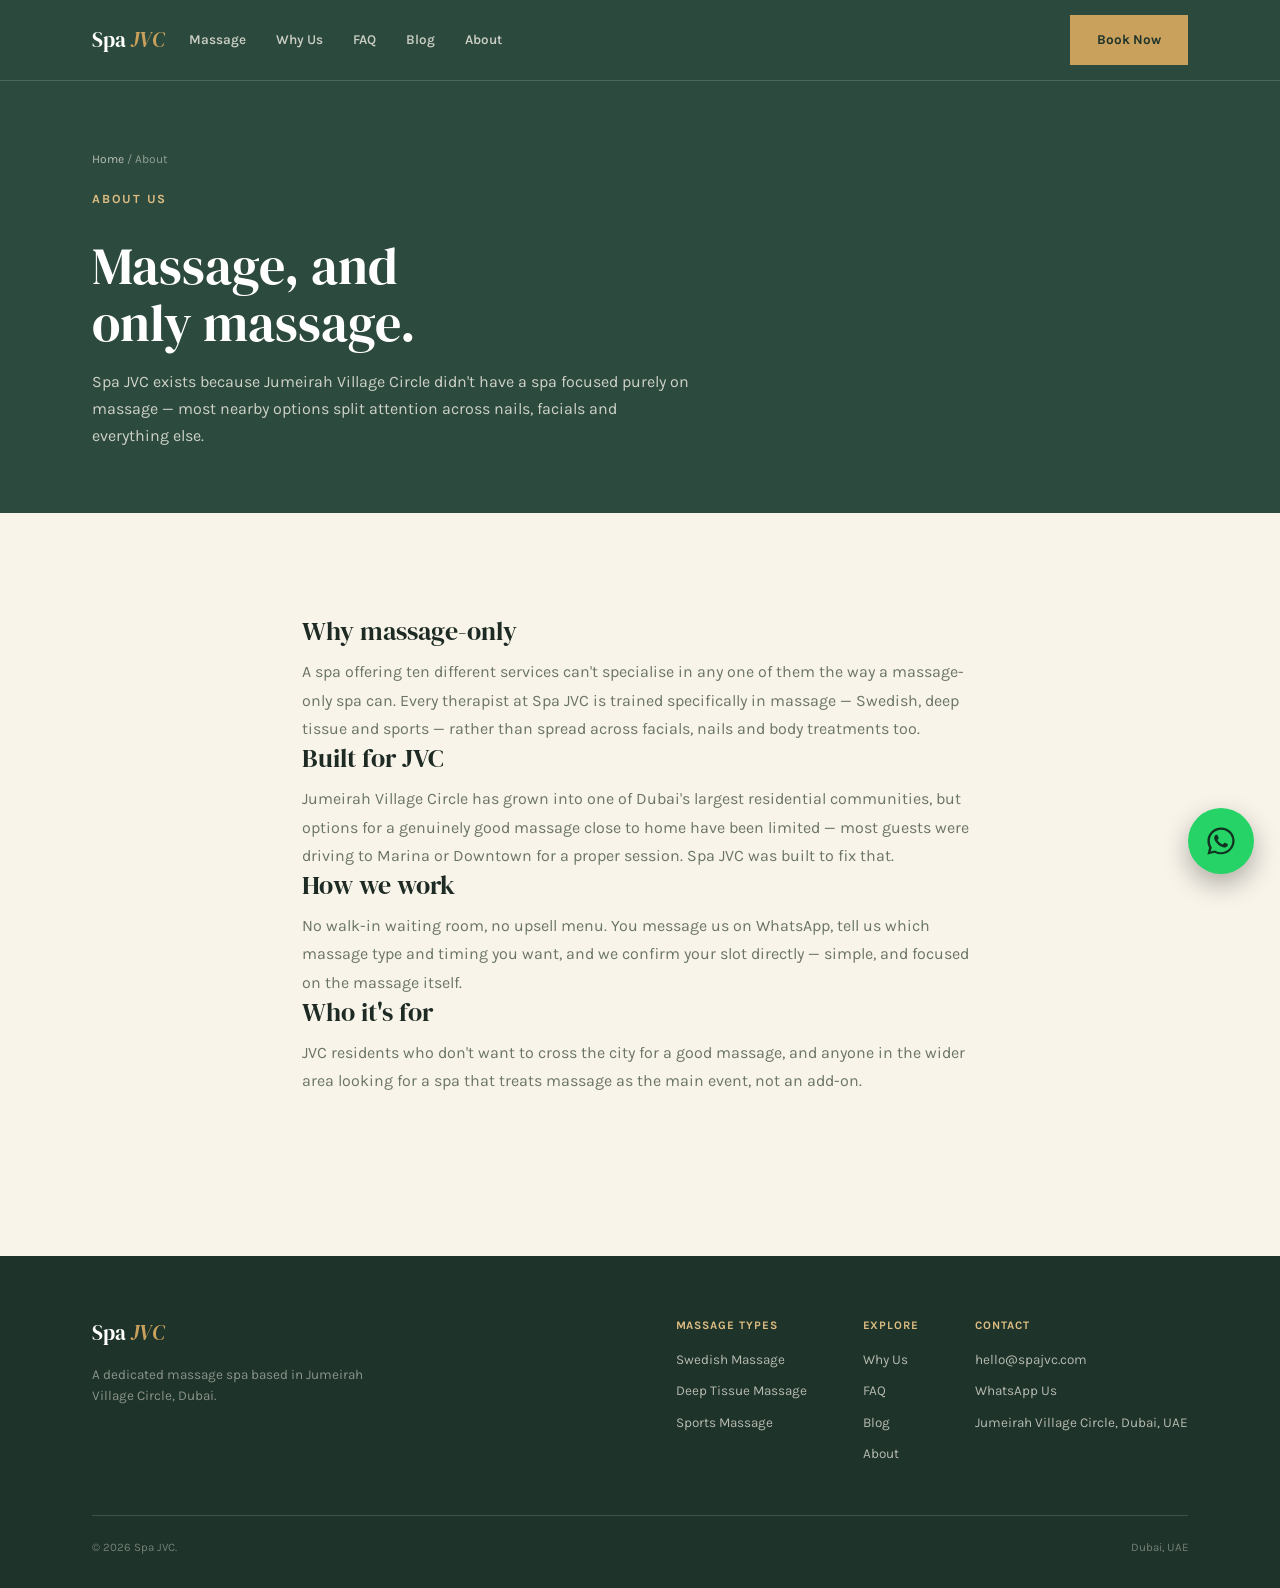
==== about.html @ cc603e39 "Add files via upload" ====
<!DOCTYPE html>
<html lang="en">
<head>
<meta charset="UTF-8">
<meta name="viewport" content="width=device-width, initial-scale=1.0">
<title>About Us — Spa JVC | Massage-Only Spa in Jumeirah Village Circle</title>
<meta name="description" content="Learn why Spa JVC focuses on massage only, and how booking works at our Jumeirah Village Circle massage spa.">
<meta name="robots" content="index, follow, max-image-preview:large, max-snippet:-1, max-video-preview:-1">
<link rel="canonical" href="https://www.spajvc.com/about.html">

<meta name="google-site-verification" content="REPLACE_WITH_YOUR_GSC_CODE">
<meta name="msvalidate.01" content="REPLACE_WITH_YOUR_BING_CODE">

<meta property="og:type" content="website">
<meta property="og:site_name" content="Spa JVC">
<meta property="og:title" content="About Us — Spa JVC | Massage-Only Spa in Jumeirah Village Circle">
<meta property="og:description" content="Learn why Spa JVC focuses on massage only, and how booking works at our Jumeirah Village Circle massage spa.">
<meta property="og:image" content="https://images.unsplash.com/photo-1600334089648-b0d9d3028eb2?w=1200&q=80&auto=format&fit=crop">
<meta property="og:image:width" content="1200">
<meta property="og:image:height" content="800">
<meta property="og:url" content="https://www.spajvc.com/about.html">
<meta property="og:locale" content="en_AE">

<meta name="twitter:card" content="summary_large_image">
<meta name="twitter:title" content="About Us — Spa JVC | Massage-Only Spa in Jumeirah Village Circle">
<meta name="twitter:description" content="Learn why Spa JVC focuses on massage only, and how booking works at our Jumeirah Village Circle massage spa.">
<meta name="twitter:image" content="https://images.unsplash.com/photo-1600334089648-b0d9d3028eb2?w=1200&q=80&auto=format&fit=crop">

<link rel="preconnect" href="https://fonts.googleapis.com">
<link rel="preconnect" href="https://fonts.gstatic.com" crossorigin>
<link rel="preconnect" href="https://images.unsplash.com">
<link href="https://fonts.googleapis.com/css2?family=DM+Serif+Display:ital@0;1&family=Karla:wght@400;500;600;700&display=swap" rel="stylesheet">

<script type="application/ld+json">
{
  "@context": "https://schema.org",
  "@type": "AboutPage",
  "name": "About Spa JVC",
  "url": "https://www.spajvc.com/about.html",
  "mainEntity": {
    "@type": "DaySpa",
    "name": "Spa JVC",
    "description": "A massage-only spa based in Jumeirah Village Circle, Dubai."
  }
}
</script>

<link rel="stylesheet" href="style.css">
</head>
<body>
<nav class="nav">
  <div class="nav-inner">
    <a href="index.html" class="brand">
      <span class="brand-word">Spa <em>JVC</em></span>
    </a>
    <div class="nav-links">
      <a href="index.html#massage">Massage</a>
      <a href="index.html#why">Why Us</a>
      <a href="index.html#faq">FAQ</a>
      <a href="blog.html">Blog</a>
      <a href="about.html">About</a>
    </div>
    <div class="nav-cta">
      <a class="btn btn-primary" href="index.html#book">Book Now</a>
      <button class="nav-burger" aria-label="Menu" aria-expanded="false">
        <svg viewBox="0 0 24 24" fill="none" stroke="currentColor" stroke-width="2" stroke-linecap="round">
          <line x1="3" y1="6" x2="21" y2="6"></line>
          <line x1="3" y1="12" x2="21" y2="12"></line>
          <line x1="3" y1="18" x2="21" y2="18"></line>
        </svg>
      </button>
    </div>
  </div>
  <div class="mobile-links">
    <a href="index.html#massage">Massage</a>
    <a href="index.html#why">Why Us</a>
    <a href="index.html#faq">FAQ</a>
    <a href="blog.html">Blog</a>
    <a href="about.html">About</a>
    <a href="index.html#book">Book Now</a>
  </div>
</nav>

<main id="main">
  <section class="hero-inner-page">
    <div class="wrap">
      <div class="page-crumb"><a href="index.html">Home</a> / About</div>
      <div class="eyebrow eyebrow-light">About Us</div>
      <h1>Massage, and<br>only massage.</h1>
      <p>Spa JVC exists because Jumeirah Village Circle didn't have a spa focused purely on massage — most nearby options split attention across nails, facials and everything else.</p>
    </div>
  </section>

  <section>
    <div class="wrap prose">
      <h2>Why massage-only</h2>
      <p>A spa offering ten different services can't specialise in any one of them the way a massage-only spa can. Every therapist at Spa JVC is trained specifically in massage — Swedish, deep tissue and sports — rather than spread across facials, nails and body treatments too.</p>

      <h2>Built for JVC</h2>
      <p>Jumeirah Village Circle has grown into one of Dubai's largest residential communities, but options for a genuinely good massage close to home have been limited — most guests were driving to Marina or Downtown for a proper session. Spa JVC was built to fix that.</p>

      <h2>How we work</h2>
      <p>No walk-in waiting room, no upsell menu. You message us on WhatsApp, tell us which massage type and timing you want, and we confirm your slot directly — simple, and focused on the massage itself.</p>

      <h2>Who it's for</h2>
      <p>JVC residents who don't want to cross the city for a good massage, and anyone in the wider area looking for a spa that treats massage as the main event, not an add-on.</p>
    </div>
  </section>

</main>

<footer>
  <div class="wrap">
    <div class="footer-top">
      <div class="footer-brand">
        <a href="index.html" class="brand"><span class="brand-word">Spa <em>JVC</em></span></a>
        <p>A dedicated massage spa based in Jumeirah Village Circle, Dubai.</p>
      </div>
      <div class="footer-cols">
        <div class="footer-col">
          <h4>Massage Types</h4>
          <a href="swedish-massage-jvc.html">Swedish Massage</a>
          <a href="deep-tissue-massage-jvc.html">Deep Tissue Massage</a>
          <a href="sports-massage-jvc.html">Sports Massage</a>
        </div>
        <div class="footer-col">
          <h4>Explore</h4>
          <a href="index.html#why">Why Us</a>
          <a href="index.html#faq">FAQ</a>
          <a href="blog.html">Blog</a>
          <a href="about.html">About</a>
        </div>
        <div class="footer-col">
          <h4>Contact</h4>
          <a href="mailto:hello@spajvc.com">hello@spajvc.com</a>
          <a href="https://wa.me/9715QQQQQQQQ" target="_blank" rel="noopener">WhatsApp Us</a>
          <span>Jumeirah Village Circle, Dubai, UAE</span>
        </div>
      </div>
    </div>
    <div class="footer-bottom">
      <span>© 2026 Spa JVC.</span>
      <span>Dubai, UAE</span>
    </div>
  </div>
</footer>

<a href="https://wa.me/9715QQQQQQQQ?text=Hi%2C%20I%27d%20like%20to%20book%20a%20massage%20at%20Spa%20JVC" class="whatsapp-float" target="_blank" rel="noopener" aria-label="Chat with Spa JVC on WhatsApp">
  <svg viewBox="0 0 32 32" width="34" height="34" fill="currentColor" aria-hidden="true"><path d="M16.004 3.2c-7.06 0-12.8 5.74-12.8 12.8 0 2.258.594 4.4 1.63 6.246L3.2 28.8l6.73-1.766a12.73 12.73 0 0 0 6.074 1.546h.006c7.06 0 12.8-5.74 12.8-12.8s-5.74-12.58-12.806-12.58Zm0 23.36a10.5 10.5 0 0 1-5.35-1.464l-.384-.228-3.994 1.048 1.066-3.894-.25-.4a10.53 10.53 0 0 1-1.612-5.622c0-5.834 4.746-10.58 10.586-10.58 2.828 0 5.486 1.102 7.486 3.104a10.51 10.51 0 0 1 3.098 7.484c0 5.834-4.746 10.552-10.646 10.552Zm5.802-7.906c-.318-.16-1.882-.928-2.174-1.034-.292-.108-.504-.16-.716.16-.212.318-.822 1.034-1.008 1.246-.186.212-.372.238-.69.08-.318-.16-1.344-.496-2.56-1.578-.946-.844-1.586-1.886-1.772-2.204-.186-.318-.02-.49.14-.65.144-.144.318-.372.478-.558.16-.186.212-.318.318-.53.106-.212.052-.398-.026-.558-.08-.16-.716-1.726-.982-2.364-.258-.622-.522-.538-.716-.548l-.61-.01c-.212 0-.558.08-.85.398-.292.318-1.114 1.088-1.114 2.652s1.14 3.076 1.298 3.288c.16.212 2.244 3.428 5.436 4.806.76.328 1.352.524 1.814.67.762.242 1.456.208 2.004.126.612-.092 1.882-.77 2.148-1.512.266-.742.266-1.378.186-1.512-.078-.134-.29-.212-.608-.372Z"/></svg>
</a>

<script src="script.js"></script>
</body>
</html>
---- style.css ----
:root{
  --forest:#2C4A3E;
  --forest-2:#1E332A;
  --gold:#C9A15C;
  --gold-soft:#DDBD82;
  --cream:#F8F4EA;
  --ink:#1E2B24;
  --stone:#6B7566;
  --white:#FFFFFF;
  --line:rgba(30,43,36,0.1);
  --line-on-dark:rgba(248,244,234,0.16);
  --display:'DM Serif Display', serif;
  --body:'Karla', sans-serif;
}

*{ margin:0; padding:0; box-sizing:border-box; }
html{ scroll-behavior:smooth; }
body{
  background:var(--cream);
  color:var(--ink);
  font-family:var(--body);
  line-height:1.6;
  -webkit-font-smoothing:antialiased;
  overflow-x:hidden;
}
img{ display:block; max-width:100%; }
a{ color:inherit; text-decoration:none; }
ul{ list-style:none; }
.wrap{ max-width:1160px; margin:0 auto; padding:0 32px; }

h1,h2,h3{ font-family:var(--display); font-weight:400; letter-spacing:0; line-height:1.1; }
em{ font-style:italic; color:var(--gold); }

.eyebrow{
  font-family:var(--body);
  font-size:12.5px;
  font-weight:700;
  letter-spacing:0.14em;
  text-transform:uppercase;
  color:var(--gold);
  margin-bottom:14px;
  display:inline-block;
}
.eyebrow-light{ color:var(--gold-soft); }

/* ===== NAV ===== */
.nav{
  position:fixed; top:0; left:0; right:0; z-index:100;
  background:rgba(44,74,62,0.88);
  backdrop-filter:blur(12px);
  -webkit-backdrop-filter:blur(12px);
  border-bottom:1px solid var(--line-on-dark);
}
.nav-inner{
  max-width:1160px; margin:0 auto; padding:0 32px;
  display:flex; align-items:center; justify-content:space-between;
  height:80px; gap:24px;
}
.brand-word{ font-family:var(--display); font-size:21px; color:var(--white); }
.brand-word em{ color:var(--gold); }

.nav-links{ display:flex; gap:30px; }
.nav-links a{ font-size:13.5px; font-weight:600; color:rgba(248,244,234,0.78); transition:color .2s ease; }
.nav-links a:hover{ color:var(--white); }

.nav-cta{ display:flex; align-items:center; gap:14px; margin-left:auto; }
.nav-burger{
  display:none; width:38px; height:38px; background:transparent;
  border:1px solid var(--line-on-dark); color:var(--white);
  align-items:center; justify-content:center; cursor:pointer; flex-shrink:0;
}
.nav-burger svg{ width:18px; height:18px; }

.mobile-links{
  display:none; position:absolute; top:80px; left:0; right:0;
  background:var(--forest); border-bottom:1px solid var(--line-on-dark);
  flex-direction:column; padding:8px 32px 20px;
}
.mobile-links.is-open{ display:flex; }
.mobile-links a{ font-size:13.5px; font-weight:600; color:rgba(248,244,234,0.85); padding:14px 0; border-bottom:1px solid var(--line-on-dark); }
.mobile-links a:last-child{ border-bottom:none; }

.btn{
  font-family:var(--body); font-size:13.5px; font-weight:700;
  padding:13px 26px; display:inline-flex;
  align-items:center; gap:8px; white-space:nowrap; border:1.5px solid transparent;
  transition:transform .2s ease, background .2s ease, border-color .2s ease, box-shadow .2s ease;
}
.btn-primary{ background:var(--gold); color:var(--forest-2); font-weight:700; }
.btn-primary:hover{ transform:translateY(-2px); background:var(--gold-soft); }
.btn-ghost{ border-color:var(--white); color:var(--white); }
.btn-ghost:hover{ background:var(--white); color:var(--forest); }
.btn-whatsapp{ background:#25D366; color:#123321; margin-top:8px; }
.btn-whatsapp:hover{ transform:translateY(-2px); background:#2fe077; }

/* ===== HERO — full-bleed image, serif italic accent ===== */
.hero{ position:relative; padding:170px 0 100px; overflow:hidden; }
.hero-media{ position:absolute; inset:0; z-index:0; }
.hero-media img{ width:100%; height:100%; object-fit:cover; opacity:0.55; }
.hero-media::after{
  content:""; position:absolute; inset:0;
  background:linear-gradient(180deg, rgba(30,43,36,0.35) 0%, rgba(30,43,36,0.82) 70%, var(--forest-2) 100%);
}
.hero{ background:var(--forest); }
.hero-inner{ position:relative; z-index:2; max-width:680px; }
.hero h1{ font-size:clamp(40px,5.6vw,64px); color:var(--white); margin-bottom:22px; }
.hero p{ font-size:17px; color:rgba(248,244,234,0.85); max-width:520px; margin-bottom:36px; line-height:1.7; }
.hero-actions{ display:flex; gap:14px; flex-wrap:wrap; margin-bottom:48px; }
.hero-trust{ display:flex; gap:40px; flex-wrap:wrap; }
.hero-trust-item{ display:flex; flex-direction:column; gap:4px; }
.hero-trust-item b{ font-family:var(--display); font-size:24px; color:var(--gold-soft); }
.hero-trust-item span{ font-size:11.5px; color:rgba(248,244,234,0.6); text-transform:uppercase; letter-spacing:0.05em; }

/* ===== SECTIONS ===== */
section{ padding:104px 0; }
.sec-head{ max-width:600px; margin-bottom:56px; }
.sec-head h2{ font-size:clamp(30px,3.8vw,44px); color:var(--ink); }
.sec-head p{ color:var(--stone); margin-top:16px; font-size:16px; }

/* ===== TRUST STRIP ===== */
.trust-strip{ background:var(--white); padding:64px 0; }
.trust-grid{ display:grid; grid-template-columns:repeat(3,1fr); gap:32px; }
.trust-item{ display:flex; flex-direction:column; gap:14px; }
.trust-item svg{ width:26px; height:26px; color:var(--gold); }
.trust-item span{ font-size:14.5px; color:var(--stone); line-height:1.55; }

/* ===== HOW IT WORKS ===== */
.how{ background:var(--cream); }
.how-grid{ display:grid; grid-template-columns:repeat(3,1fr); gap:32px; }
.how-card{ background:var(--white); border-radius:4px; padding:32px 28px; border-top:3px solid var(--gold); }
.how-num{ font-family:var(--display); font-size:16px; color:var(--gold); display:block; margin-bottom:16px; }
.how-card h3{ font-size:21px; margin-bottom:10px; color:var(--ink); }
.how-card p{ color:var(--stone); font-size:14.5px; line-height:1.6; }

/* ===== TREATMENTS ===== */
.treatments{ background:var(--forest); color:var(--white); }
.treatments .sec-head p{ color:rgba(248,244,234,0.7); }
.treatment-grid{ display:grid; grid-template-columns:repeat(3,1fr); gap:1px; background:var(--line-on-dark); border:1px solid var(--line-on-dark); }
.treatment-card{ display:block; background:var(--forest-2); padding:32px 26px; }
.treatment-card h3{ font-size:20px; color:var(--gold-soft); margin-bottom:10px; }
.treatment-card p{ font-size:13.5px; color:rgba(248,244,234,0.65); line-height:1.55; }

/* ===== WHY ===== */
.why{ background:var(--white); }
.why-grid{ display:grid; grid-template-columns:0.9fr 1.1fr; gap:56px; align-items:start; }
.why-list{ display:grid; grid-template-columns:1fr 1fr; gap:32px; }
.why-item h3{ font-size:16px; font-weight:700; font-family:var(--body); margin-bottom:10px; color:var(--forest); }
.why-item p{ font-size:14px; color:var(--stone); line-height:1.6; }

/* ===== INNER PAGE (Massage Types) ===== */
.hero-inner-page{ background:var(--forest); color:var(--white); padding:150px 0 64px; }
.hero-inner-page .eyebrow-light{ color:var(--gold-soft); }
.hero-inner-page h1{ font-size:clamp(32px,4.6vw,52px); color:var(--white); margin-top:14px; }
.hero-inner-page p{ color:rgba(248,244,234,0.8); font-size:16px; max-width:600px; margin-top:16px; line-height:1.7; }
.page-crumb{ font-size:12px; color:rgba(248,244,234,0.5); margin-bottom:16px; }
.page-crumb a{ color:rgba(248,244,234,0.7); }
.page-crumb a:hover{ color:var(--gold-soft); }
.prose{ max-width:740px; margin:0 auto 56px; }
.prose h2{ font-size:26px; margin-bottom:12px; color:var(--ink); }
.prose p{ color:var(--stone); font-size:16px; line-height:1.8; }

/* ===== LOCATION MAP ===== */
.location-map{ background:var(--white); }
.map-embed{ border-radius:4px; overflow:hidden; border:1px solid var(--line); }
.map-embed iframe{ display:block; filter:grayscale(15%) contrast(1.05); }

/* ===== FAQ ===== */
.faq{ background:var(--cream); }
.faq-list{ display:grid; grid-template-columns:1fr 1fr; gap:1px; background:var(--line); border:1px solid var(--line); }
.faq-item{ background:var(--white); padding:28px 30px; }
.faq-item h3{ font-family:var(--body); font-size:15.5px; font-weight:700; margin-bottom:8px; color:var(--ink); }
.faq-item p{ color:var(--stone); font-size:14px; line-height:1.6; }

/* ===== MATCH FORM ===== */
.match{ background:var(--forest-2); color:var(--white); }
.match-grid{ display:grid; grid-template-columns:0.9fr 1.1fr; gap:56px; align-items:start; }
.match h2{ color:var(--white); font-size:clamp(30px,3.8vw,44px); }
.match-copy p{ color:rgba(248,244,234,0.75); font-size:15.5px; margin:16px 0 8px; max-width:400px; }

.match-form{
  background:var(--forest); border:1px solid var(--line-on-dark);
  padding:32px; display:flex; flex-direction:column; gap:18px;
}
.form-row{ display:flex; flex-direction:column; gap:8px; }
.form-row label{ font-size:11.5px; font-weight:700; text-transform:uppercase; letter-spacing:0.05em; color:rgba(248,244,234,0.6); }
.form-row input, .form-row select{
  background:var(--forest-2); border:1px solid var(--line-on-dark); color:var(--white);
  font-family:var(--body); font-size:14.5px; padding:12px 14px;
  outline:none; transition:border-color .2s ease;
}
.form-row input::placeholder{ color:rgba(248,244,234,0.35); }
.form-row input:focus, .form-row select:focus{ border-color:var(--gold); }
.form-row select{ cursor:pointer; }
.form-submit{ justify-content:center; border:none; cursor:pointer; margin-top:4px; }
.form-note{ font-size:12.5px; color:rgba(248,244,234,0.55); text-align:center; }

/* ===== WHATSAPP FLOAT ===== */
.whatsapp-float{
  position:fixed; right:26px; bottom:26px; z-index:200; width:66px; height:66px;
  border-radius:50%; background:#25D366; color:#123321;
  display:flex; align-items:center; justify-content:center;
  box-shadow:0 10px 26px rgba(0,0,0,0.3); transition:transform .2s ease, box-shadow .2s ease;
}
.whatsapp-float:hover{ transform:scale(1.06); box-shadow:0 14px 30px rgba(0,0,0,0.35); }

/* ===== FOOTER ===== */
footer{ background:var(--forest-2); color:rgba(248,244,234,0.7); padding:60px 0 32px; }
.footer-top{ display:flex; justify-content:space-between; align-items:flex-start; flex-wrap:wrap; gap:40px; padding-bottom:40px; border-bottom:1px solid var(--line-on-dark); }
.footer-brand p{ font-size:13.5px; max-width:300px; line-height:1.6; color:rgba(248,244,234,0.5); margin-top:14px; }
.footer-cols{ display:flex; gap:56px; flex-wrap:wrap; }
.footer-col h4{ font-size:11.5px; font-weight:700; text-transform:uppercase; letter-spacing:0.08em; color:var(--gold-soft); margin-bottom:14px; }
.footer-col a, .footer-col span{ display:block; font-size:13.5px; margin-bottom:10px; color:rgba(248,244,234,0.7); }
.footer-col a:hover{ color:var(--gold-soft); }
.footer-bottom{ display:flex; justify-content:space-between; padding-top:22px; font-size:11.5px; color:rgba(248,244,234,0.4); flex-wrap:wrap; gap:10px; }

/* ===== RESPONSIVE ===== */
@media (max-width: 900px){
  .nav-links{ display:none; }
  .nav-burger{ display:flex; }
  .trust-grid{ grid-template-columns:1fr; }
  .how-grid{ grid-template-columns:1fr; }
  .treatment-grid{ grid-template-columns:1fr; }
  .why-grid{ grid-template-columns:1fr; gap:36px; }
  .why-list{ grid-template-columns:1fr; }
  .faq-list{ grid-template-columns:1fr; }
  .match-grid{ grid-template-columns:1fr; gap:36px; }
  .footer-top{ flex-direction:column; }
}

@media (max-width: 560px){
  section{ padding:72px 0; }
  .hero{ padding:140px 0 72px; }
  .treatment-grid{ grid-template-columns:1fr; }
  .match-form{ padding:24px; }
  .whatsapp-float{ right:16px; bottom:16px; width:58px; height:58px; }
}

@media (prefers-reduced-motion: reduce){
  html{ scroll-behavior:auto; }
}
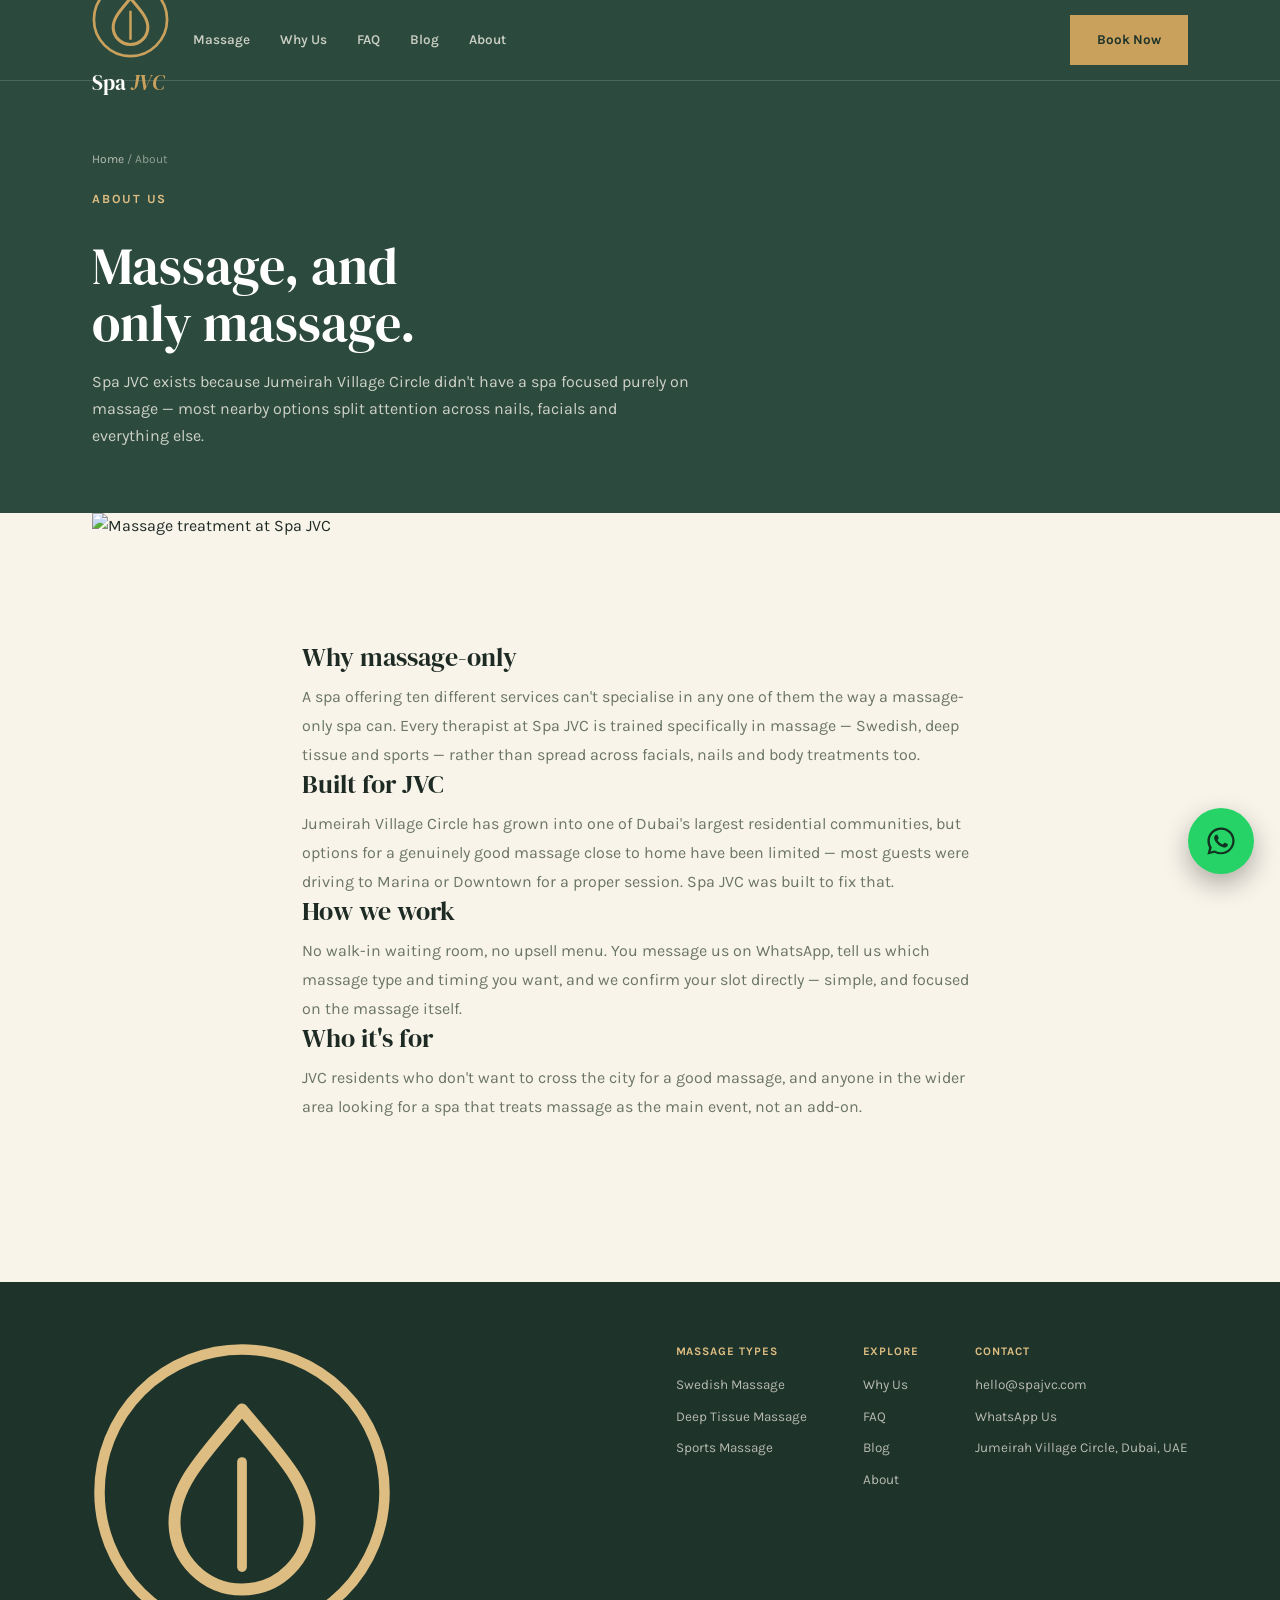
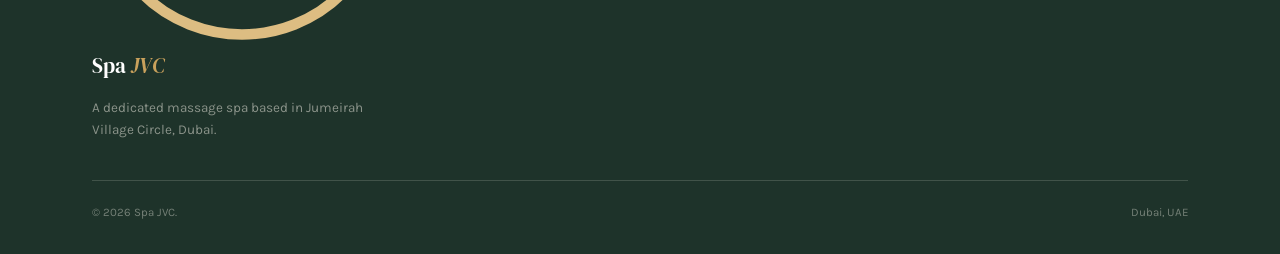
==== commit dc12d965: "Add files via upload" ====
--- a/about.html
+++ b/about.html
@@ -51,6 +51,11 @@
 <nav class="nav">
   <div class="nav-inner">
     <a href="index.html" class="brand">
+      <svg class="brand-mark" viewBox="0 0 40 40" fill="none" xmlns="http://www.w3.org/2000/svg" aria-hidden="true">
+        <circle cx="20" cy="20" r="19" stroke="#C9A15C" stroke-width="1.4"/>
+        <path d="M20 9C15 15 11 19 11 24a9 9 0 0 0 18 0c0-5-4-9-9-15Z" stroke="#C9A15C" stroke-width="1.6" stroke-linejoin="round"/>
+        <path d="M20 16v14" stroke="#C9A15C" stroke-width="1.3" stroke-linecap="round"/>
+      </svg>
       <span class="brand-word">Spa <em>JVC</em></span>
     </a>
     <div class="nav-links">
@@ -91,6 +96,12 @@
     </div>
   </section>
 
+  <div class="wrap">
+    <div class="page-image">
+      <img src="https://images.unsplash.com/photo-1519823551278-64ac92734fb1?w=1200&q=75&auto=format&fit=crop" alt="Massage treatment at Spa JVC" loading="lazy">
+    </div>
+  </div>
+
   <section>
     <div class="wrap prose">
       <h2>Why massage-only</h2>
@@ -113,7 +124,14 @@
   <div class="wrap">
     <div class="footer-top">
       <div class="footer-brand">
-        <a href="index.html" class="brand"><span class="brand-word">Spa <em>JVC</em></span></a>
+        <a href="index.html" class="brand">
+          <svg class="brand-mark" viewBox="0 0 40 40" fill="none" xmlns="http://www.w3.org/2000/svg" aria-hidden="true">
+            <circle cx="20" cy="20" r="19" stroke="#DDBD82" stroke-width="1.4"/>
+            <path d="M20 9C15 15 11 19 11 24a9 9 0 0 0 18 0c0-5-4-9-9-15Z" stroke="#DDBD82" stroke-width="1.6" stroke-linejoin="round"/>
+            <path d="M20 16v14" stroke="#DDBD82" stroke-width="1.3" stroke-linecap="round"/>
+          </svg>
+          <span class="brand-word">Spa <em>JVC</em></span>
+        </a>
         <p>A dedicated massage spa based in Jumeirah Village Circle, Dubai.</p>
       </div>
       <div class="footer-cols">
